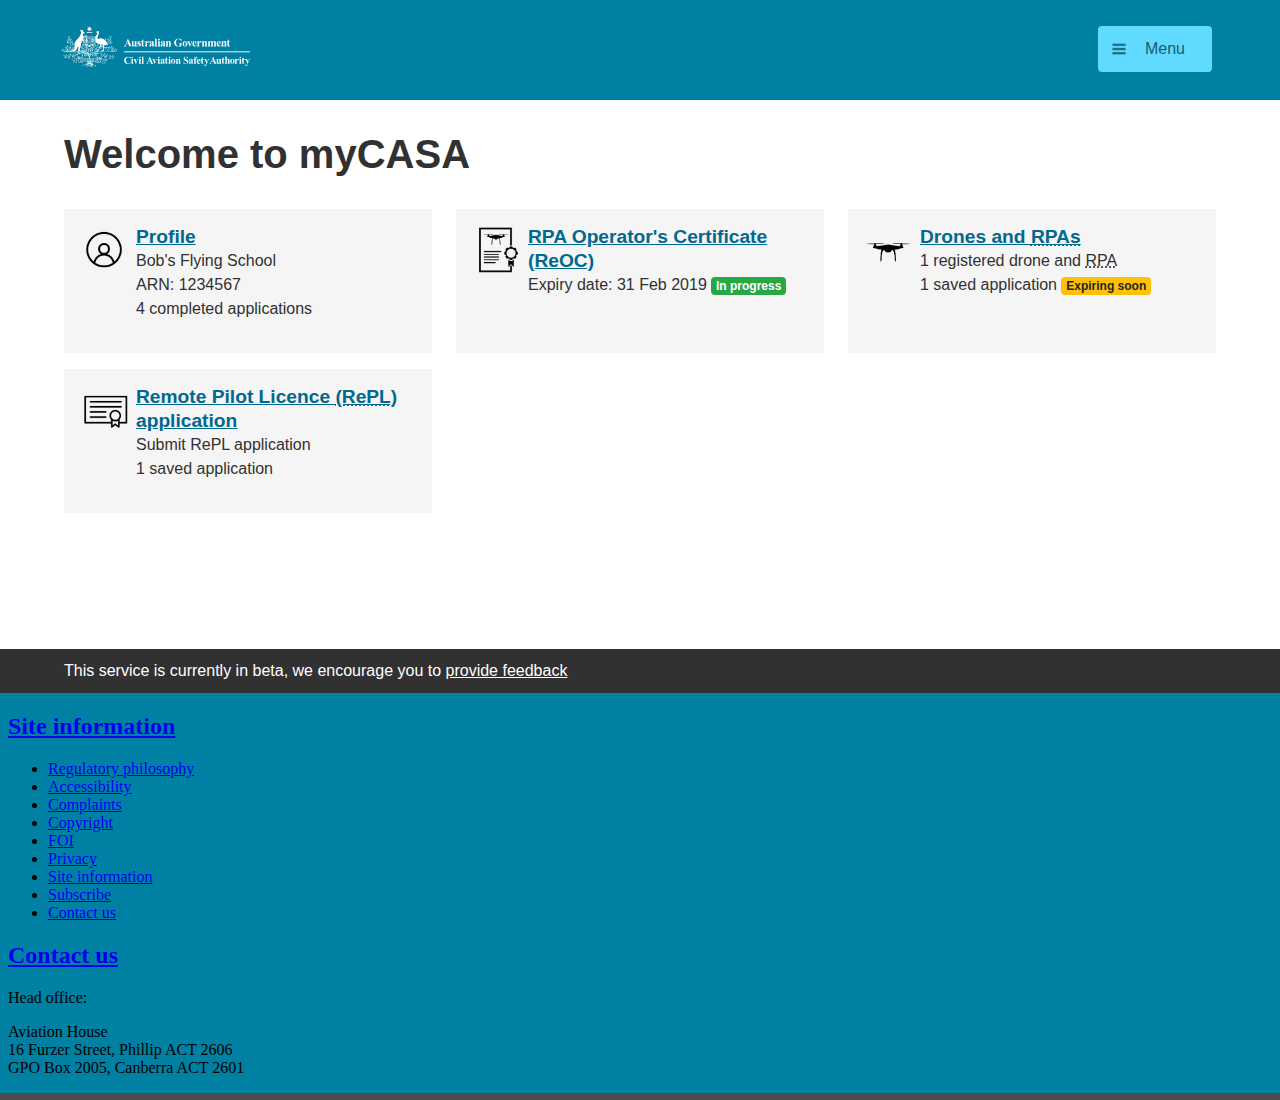
==== dashboard-jane-expiring.html @ d9313346 "push" ====
<!doctype html>
<html>
   <head>
      <meta charset="utf-8">
      <title>myCASA - grid</title>
      <meta name="viewport" content="width=device-width">
      <meta name="viewport" content="initial-scale=1">
      <link rel="stylesheet" href="css/furnace.min.css">
      <link rel="stylesheet" href="css/casa.css">
      <script type="text/javascript" src="js/furnace.min.js"></script>
      <script type="text/javascript" src="js/jquery.min.js"></script>
      <script type="text/javascript" src="js/jquery.js"></script>
      <script type="text/javascript">
         /* page specific js */
         
         $(document).ready(function() {
       
     
			 $("#validate a"). click(function(){
				var radioValue = $("input[name='id']:checked"). val();
				window.location.href=radioValue+".html";
			 });
				
				 
         });
      </script>
      <style type="text/css">
         /* page specific css */
         
         
         
      </style>
   </head>
   <body class="live-demo au-body au-grid">
      <main class="au-grid">
        <div class="header">
            <div class="container">
               <div class="row">
               
               
               
                  <div class="logo au-body au-body--dark">
                     <a href="index.html"><img src="img/CASALOGO-white-i.svg" width="192"></a>
                  </div>
                  <div class="casa-menu">
                  
                  	<div id="dropdown-menu">
						<div id="dd-menu"><a class="au-btn au-btn--dark menu" href="#"><img src="img/menu.png" height="20" />Menu</a></div>
						<div id="dd-close"><a class="au-btn au-btn--dark menu" href="#"><img src="img/close.png" height="20" />Close</a><br />
						<br />
						<p id="mycasa-home"><a href="#">myCASA home</a></p>
						<p><a href="#">Switch account</a></p>
						<p><a href="mycasa-signed-out.html">Sign out</a></p>
						</div>
                  
                  
                  </div>
                   </div>
                  
                  
                  
                  
               </div>
            </div>
         </div>
         <div class="body">
            <div class="container">
               <!--nav class="au-breadcrumbs" aria-label="breadcrumb">
                  <ul class="au-link-list au-link-list--inline">
                     <li><a href="welcome.html">myCASA</a></li>
                     <li><abbr title="Aviation reference number">ARN</abbr> application</li>
                  </ul>
               </nav-->
              
               <header class="au-header" role="banner">
                  <h1 class="break desktop au-header-heading">Welcome to myCASA</span>
                  </h1>
               </header>
			 
			 <div class="row">
			
			
			 <div class="col-lg-4 col-xs-12">
			  	<div class="casa-dashboard-item">
			  		<div class="icon icon-profile"></div>
			  		<h2><a href="#">Profile</a></h2>
			  		Bob's Flying School<br />
			  		ARN: 1234567<br />
			  		4 completed applications
			  	</div>
			  </div>
			  
			 
			  
			  <div class="col-xs-4">
			  	<div class="casa-dashboard-item">
			  		<div class="icon icon-reoc"></div>
			  		<h2><a href="#">RPA Operator's Certificate (ReOC)</a></h2>
			  		Expiry date: 31 Feb 2019 <span class="badge badge-success">In progress</span><br />

			  	</div>
			  </div>
			   <!--
			  -->
			  
				<!--
				
			  <div class="col-lg-4 col-xs-12">
			  	<div class="casa-dashboard-item">
			  		<div class="icon icon-licences"></div>
			  		<h2><a href="#.html">Licences and accreditation</a></h2>
			  		1 licence <br />
			  		1 certificate<br />
			  	</div>
			  </div>
			  
-->

			
			  
			  <div class="col-xs-4">
			  	<div class="casa-dashboard-item">
			  		<div class="icon icon-rpa"></div>
			  		<h2><a href="#">Drones and <abbr title="Remotely Piloted Aircraft">RPAs</abbr></a></h2>
			  		1 registered drone and <abbr title="Remotely Piloted Aircraft">RPA</abbr><br />
			  		1 saved application <span class="badge badge-warning">Expiring soon</span><br />

			  	</div>
			  </div>
			  
			    <!---->
			  
				   <div class="col-lg-4 col-xs-12 col-md-12">
			  	<div class="casa-dashboard-item">
			  		<div class="icon icon-licences"></div>
			  		<h2><a href="#">Remote Pilot Licence <abbr title="Remote pilot licence">(RePL)</abbr> application</a></h2>
      <script type="text/javascript"></script>			  		Submit RePL application <br />
            1 saved application 

			  	</div>
			  </div>
			
			  <!--
			</div>
			
			
			
			<h2>Services and new applications</h2>
			<br />
			<div class="row">

			
			 <div class="col-lg-4 col-xs-12">
			  	<div class="casa-dashboard-item">
			  		<div class="icon icon-drones"></div>
			  		<h2><a href="#">Drones and <abbr title="Remotely Piloted Aircraft">RPA</abbr> registration</a></h2>
			  		Register drones and RPA
			  	</div>
			  </div>
			  
			   <div class="col-lg-4 col-xs-12">
			  	<div class="casa-dashboard-item">
			  		<div class="icon icon-reoc"></div>
			  		<h2><a href="#"><abbr title="Remotely Piloted Aircraft Operator's Certificates">ReOC</abbr></a></h2>
			  		Apply for a <abbr title="Remotely Piloted Aircraft">RPA</abbr> Operator's Certificates (ReOC)
			  	</div>
			  </div>
						  <div class="col-lg-4 col-xs-12">
			  	<div class="casa-dashboard-item">
			  		<div class="icon icon-aircraft"></div>
			  		<h2><a href="#">Aircraft registration</a></h2>
			  		Register aircraft
			  	</div>
			  </div>
			
			
			   <div class="col-lg-4 col-xs-12">
			  	<div class="casa-dashboard-item">
			  		<div class="icon icon-vh"></div>
			  		<h2><a href="#"><abbr title="">VH mark</abbr></a></h2>
			  		Apply for a VH registration mark
			  	</div>
			  </div>
			
			-->
			
			
			 
			 </div>
			 
			 
			 
			 
			</div>
			
		</div>	
	</div>
	
<div class="footer">
				<div class="banner">
				<div class=container>
					<div class="row">
					 <div class="col-md-12">
				This service is currently in beta, we encourage you to <a href="feedback.html">provide feedback</a>
				</div>
				</div>
			</div>
		</div>
		<div class="footer-wrapper">
			<iframe src="footer.html" frameborder="0" border="0" scrolling="no"></iframe>
		</div>
	</div>
	
	
</main>
	
	
	
	
</body>
</html>
---- css/casa.css ----
#dropdown-menu{
	position:absolute;
	top:0;
	right:0px;
	font-size:0.8rem;
	z-index:999;
}

#dropdown-menu p{
	background:#61daff;
	margin:0;
	padding:8px 0 8px 0;
	line-height:1.5rem;
	
}

.casa-menu{
	float:right;
	position:relative;
	margin-top:1.6rem;
	margin-right:16px;
}

#dropdown-menu p#mycasa-home{
	margin-top:6px;
	padding-top:14px;
}

#dropdown-menu p{
	line-height:1rem;
}

#dropdown-menu p a:hover {
	text-decoration:underline;
}

#dropdown-menu a{
	color:#135E70;
	padding-left:16px;
	padding-bottom:8px;
	text-decoration:none;
	position: relative;
}

#dropdown-menu img{
	position: absolute;
	top:12px;
	left:10px;
	height:16px;
}


.banner {padding-left: 25px;}
.banner {padding-top: 10px;}
.banner {padding-bottom: 10px;}


.icon-profile{
	background-image:url(../img/profile.png);
}

.icon-licences{
	background-image:url(../img/licences.png);
}

.icon-applications{
	background-image:url(../img/applications.png);
}

.icon-reoc{
	background-image:url(../img/reoc.png);
}

.icon-rpa{
	background-image:url(../img/drones.png);
}


.icon-organisation{
	background-image:url(../img/organisation.png);
}


.icon-vh{
	background-image:url(../img/vh.png);
}

.icon-drones{
	background-image:url(../img/drones.png);
}
	.icon-aircraft{
	background-image:url(../img/aircraft.png);
}
	.icon-reoc{
	background-image:url(../img/reoc.png);
}
				



.casa-dashboard-item{
	background:#f5f5f5;
	padding:1rem 1rem 1rem 4.5rem;
	position:relative;
	margin-bottom:.5rem;
	min-height:7em;
	/*border-radius: 5px;*/
	line-height: 1.5;
}


.casa-dashboard-item .icon{
	height:3rem;
	width:3rem;
	position:absolute;
	top:1rem;
	left:1rem;
	background-size: 3rem 3rem;
}

.casa-dashboard-profile{
	min-height:10em;
	padding-left:7.5rem;
}

.casa-dashboard-profile .icon{
	height:6rem;
	width:6rem;
	background-size: 6rem 6rem;
}

.casa-dashboard-item:hover{
background:#f0f3f5;
cursor:pointer;
}



.casa-dashboard-item h2 {
    font-size: 1.2rem !important;
    margin: 0 !important;
    padding: 0 !important;
}



 .casa-dashboard-item .dashbord-line{


 }


 .casa-dashboard-item .casa-dashboard-info, .casa-dashboard-item .casa-dashboard-status{
	 display:inline;
 }

.casa-dashboard-item .casa-dashboard-status{
	padding-left:4px;
}



/* mobile */
@media only screen and  (max-width: 991px) {
 .casa-dashboard-item{
	margin-bottom:1rem;
	height:auto !important;

}

}
/* tablet */
@media only screen and  (min-width: 576px) {

  .casa-dashboard-item{
	margin-bottom:1rem;
}


}
/* desktop */
@media only screen and  (min-width: 1200px) {
.au-grid .container{background:rgba(161,200,97,0)}

}


.badge-warning {
color: #212529;
background-color: #ffc107;
}
.badge {
display: inline-block;
padding: .25em .4em;
font-size: 75%;
font-weight: 700;
line-height: 1;
text-align: center;
white-space: nowrap;
vertical-align: baseline;
border-radius: .25rem;
}
.badge-success {
    color: #fff;
    background-color: #28a745;
}


.menu{
float:right;
position:relative;
padding-left:44px !important;
}

.menu img{

position: absolute;
left:10px;
top:10px;
}



























html,body,.au-body{
	height:100%;
}

main{
	background: #fff;
}

.banner{
	background: #313131;
	color: #FFFFFF;
	padding:10px;
}


.banner a
{color: #FFFFFF;
}

.banner a:hover
{color: #FFFFFF;
}

.header{
	background:#0080A2;
}

.header .logo, .header .user{
	margin:24px 0 24px 0;
}

.header .logo.au-body.au-body--dark{
	float:left;
	margin-left:8px;
	background-color: transparent;
}









.header .user .au-body--dark{
	background:transparent;
   display: table-cell;
    vertical-align: middle;
}



.au-page-alerts{
	background:#fff;
}

.footer{
	background:#4C4C4C;
	margin-top:120px;
	min-height:200px;
	z-index:2000;
	position: relative;
}


.footer-wrapper{
	margin:auto;
}

.footer iframe{
	margin:auto;
	height:400px;
	overflow:hidden;
	width:100%;

}

.au-body hr{
	margin:4rem 0 4rem 0;
	padding:0;
	border-top:1px solid #7f7f7f;
	display:block;
}


.error{
	color:#ea4200;
}

.hidden{display: none!important;visibility: hidden;}

#modal{
	background:rgba(0,0,0,0.7);
	width:100%;
	height:100%;
	position:fixed;
	z-index:999999;
	display:none;
}


a.cancel{
	color:#ff635c;
}

.au-callout{
	margin-top:0 !important;
}

.date-entry{
	margin-top:1rem;
}

.date-entry label{
	font-size:.875rem;
}

.date-entry .date-day, .date-entry .date-month{
	width:25%;
	margin-right:2%;
	float:left;
}

.date-entry .date-year{
	width:46%;
	float:left;
}

.date-guidance{
	clear:both;
	padding-top:0.85rem;
	position:relative;
	font-size:.875rem;
}

.sex-guidance{
	clear:both;
	position:relative;
	font-size:.875rem;
}




.header-row{
    background-color: #fafafa;
    border-bottom: .07rem dashed #ebedf2;
    border-top: .07rem dashed #ebedf2;
	font-weight:bold;
}

.header-row div{
	padding:0.8rem 0;
}

.body-row{
	padding:0.5rem 0;
}

.body-row:nth-child(even){
	background:#fafafa;
}



.au-body p {max-width:100%!important;}
.au-body--dark{background: #0080A2!important;}
.au-header {padding:1.8rem 0!important}
.au-btn--secondary {background-color: #ffffff!important;}


/* CASA patterns */


/* header overrides
- drop CASA headings down to one size lower than default design system
 */

.au-body h1{
	font-size: 2.5rem;
    line-height: 1.3;
}

.au-body h2{
	font-size: 1.75rem;
    line-height: 1.25;
    margin-top:1rem;
}

.au-body h3{
	font-size: 1.5rem;
    line-height: 1.33333;
}

.au-body h4{
	font-size: 1.25rem;
    line-height: 1.2;
}

.au-body h5{
	font-size: 1rem;
    line-height: 1.25;
}

.au-body h6{
	font-size: .875rem;
    line-height: 1.14286;
}


/* detail panels, for displaying data */

.detail {
	margin:1rem 0 2.5rem 0;
	border:1px solid #efefef;
	padding:24px 12px;
	background:#fefefe;
	border-radius:4px;
	border-top:4px solid #efefef;
	box-shadow:#f7f7f7 1px 2px 2px
}
.detail p {margin-top:.7rem;}

.detail h3{margin-bottom:1rem;}


.detail-panels ul {list-style: none;display: block; width: 100%;float: left;clear:both;}
.detail-panels ul li {float:left;clear:both;width:100%;}
.detail-panels ul li:before {content:''!important;}
.detail-panels h2 {display:inline-block;margin-top:0;margin-bottom:0;text-transform: uppercase;}

.detail-panels .detail-icon, .detail-panels .detail-content, .detail-panels .detail-video {float:left;}
.detail-panels .detail-icon {width: 8%;padding:1rem 1rem 1rem 0;}
.detail-panels .detail-content {width:62%;padding:1rem 1rem 1rem 0;}
.detail-panels .detail-video {width:30%;padding:1rem 0 1rem 0;}

/* status box, for displaying information with a status */

.casa-name-arn{
	margin-top:0 !important;
	padding-top:0 !important;
}

.casa-name-arn span{
	display:block;
	font-weight:normal;
}

.casa-status-box{
    margin:0;
    border-bottom: .07rem dashed #ebedf2;
    border-top: .07rem dashed #ebedf2;
    padding: .8rem 0;
	background-color: #fdfdfd;
	padding: 24px 12px;
}



/* status badges */

.badge-warning {
    color: #212529;
    background-color: #ffc107;
}
.badge-expired {
    color: #FFFFFF;
    background-color: #BB0C0F;
}
.badge-in-progress {
    color: #FFFFFF;
    background-color: #12b5ea;
}
.badge {
    display: inline-block;
    padding: .25em .4em;
    font-size: 75%;
    font-weight: 700;
    line-height: 1;
    text-align: center;
    white-space: nowrap;
    vertical-align: baseline;
    border-radius: .25rem;
}


/* form guidance 

to do: accessibility on this?

*/

.casa-label-guidance{
display: block!important;
  max-width: 100%;
  font-size: 1rem;
  font-weight: 600;
}

.casa-form-guidance{
  color: #676767;
  font-size: 16px;
  font-weight: 400;
  margin-bottom: 8px !important;
	margin-top:0 !important;
  line-height: 1.5;
}


.casa-form-descriptor{
	  font-weight: 600;
}


.casa-form-radio-selection{
	margin-bottom:1rem;
	display:block;
}



/* modal */

.casa-modal{
	position: absolute; top: 0; bottom: 0; left: 0; right: 0; background: rgba(0,0,0,0.5);z-index: 999;
}

.casa-modal-header, .casa-modal-footer, .casa-modal-body{
	padding:1rem;
}

.casa-modal-inner{
	margin: 1rem auto 0 auto; 
	background: #FFF;
	min-width: 320px; 
	max-width: 480px;
	border-radius: 10px;
}

.casa-modal-header{
	border-bottom:1px solid #e5e5e5;
	position: relative;
}

.casa-modal-close{
	position:absolute;
	top:1.2rem;
	right:1.2rem;
	width:20px;
	height:20px;
	background-image: url(../img/close.svg);
	opacity:0.7;
}

.casa-modal-close span{
	  visibility: hidden;
}



.casa-modal-footer{
	border-top:1px solid #e5e5e5;
}

.westpac .au-header {background-color:#555555;}
.westpac h2 {
  font-family:"Times New Roman","Times",serif,sans-serif;
  color: #621a4b;
}
.westpac .au-btn{
  border-color: #d5002b;
  background-color: #d5002b;
}
.westpac a.au-btn.au-btn--secondary {
  background-color: #fff;
    color: #2d373e;
  border-color: #2d373e;
}
.westpac label:before {
  content:"* ";
  color:#d5002b;
}
.westpac footer{
  background-color: #efece3;
}

/*
furnace focus over-rides


.au-body .au-accordion__title:focus,.au-accordion__title:focus{outline-color:#12b5ea;}
.au-body a:focus{outline-color:#12b5ea;}
.au-body a::-moz-focus-inner{border:0}.au-body [tabindex="0"]:focus,.au-body :target{outline-color:#9263DE}
.au-btn:focus,a.au-btn:focus{outline-color:#12b5ea;}
.au-cta-link:focus{outline-color:#12b5ea;}
.au-control-input__input:focus+.au-control-input__text:before,.au-control-input__input:focus+.au-control-input__text:after{outline-color:#12b5ea;}
.au-direction-link:focus{outline-color:#12b5ea;}
.au-body .au-progress-indicator__link:focus,.au-progress-indicator__link:focus{outline-color:#12b5ea;}
.au-select:focus{outline-color:#12b5ea;}
.au-skip-link__link:active,.au-skip-link__link:focus{outline-color:#12b5ea;}
.au-tags>li>a:focus,.au-tags>li>button:focus,.au-tags>dd>a:focus,.au-tags>dd>button:focus{outline-color:#12b5ea;}
.au-text-input:focus{outline-color:#12b5ea;}
*/


/*
furnace focus over-rides for accessibility
dark theme
*/

.au-accordion--dark .au-body .au-accordion__title:focus,.au-accordion--dark .au-accordion__title:focus{outline-color:#FFE17D;}
.au-body.au-body--dark a:focus, .banner a:focus{outline-color:#FFE17D;}
.au-body.au-body--dark [tabindex="0"]:focus,.au-body.au-body--dark :target{outline-color:#FFE17D;}
.au-btn.au-btn--dark:focus,a.au-btn.au-btn--dark:focus{outline-color:#FFE17D;}
.au-cta-link.au-cta-link--dark:focus{outline-color:#FFE17D;}
.au-control-input--dark .au-control-input__input:focus+.au-control-input__text:before,.au-control-input--dark .au-control-input__input:focus+.au-control-input__text:after{outline-color:#FFE17D;}
.au-direction-link.au-direction-link--dark:focus{outline-color:#FFE17D;}
.au-body--dark .au-progress-indicator--dark .au-body .au-progress-indicator__link:focus,.au-progress-indicator--dark .au-body .au-progress-indicator__link:focus,.au-body--dark .au-progress-indicator--dark .au-progress-indicator__link:focus,.au-progress-indicator--dark .au-progress-indicator__link:focus{outline-color:#FFE17D;}
.au-select.au-select--dark:focus{outline-color:#FFE17D;}
.au-tags.au-tags--dark>li>a:focus,.au-tags.au-tags--dark>li>button:focus,.au-tags.au-tags--dark>dd>a:focus,.au-tags.au-tags--dark>dd>button:focus{outline-color:#FFE17D;}
.au-text-input.au-text-input--dark:focus{outline-color:#FFE17D;}
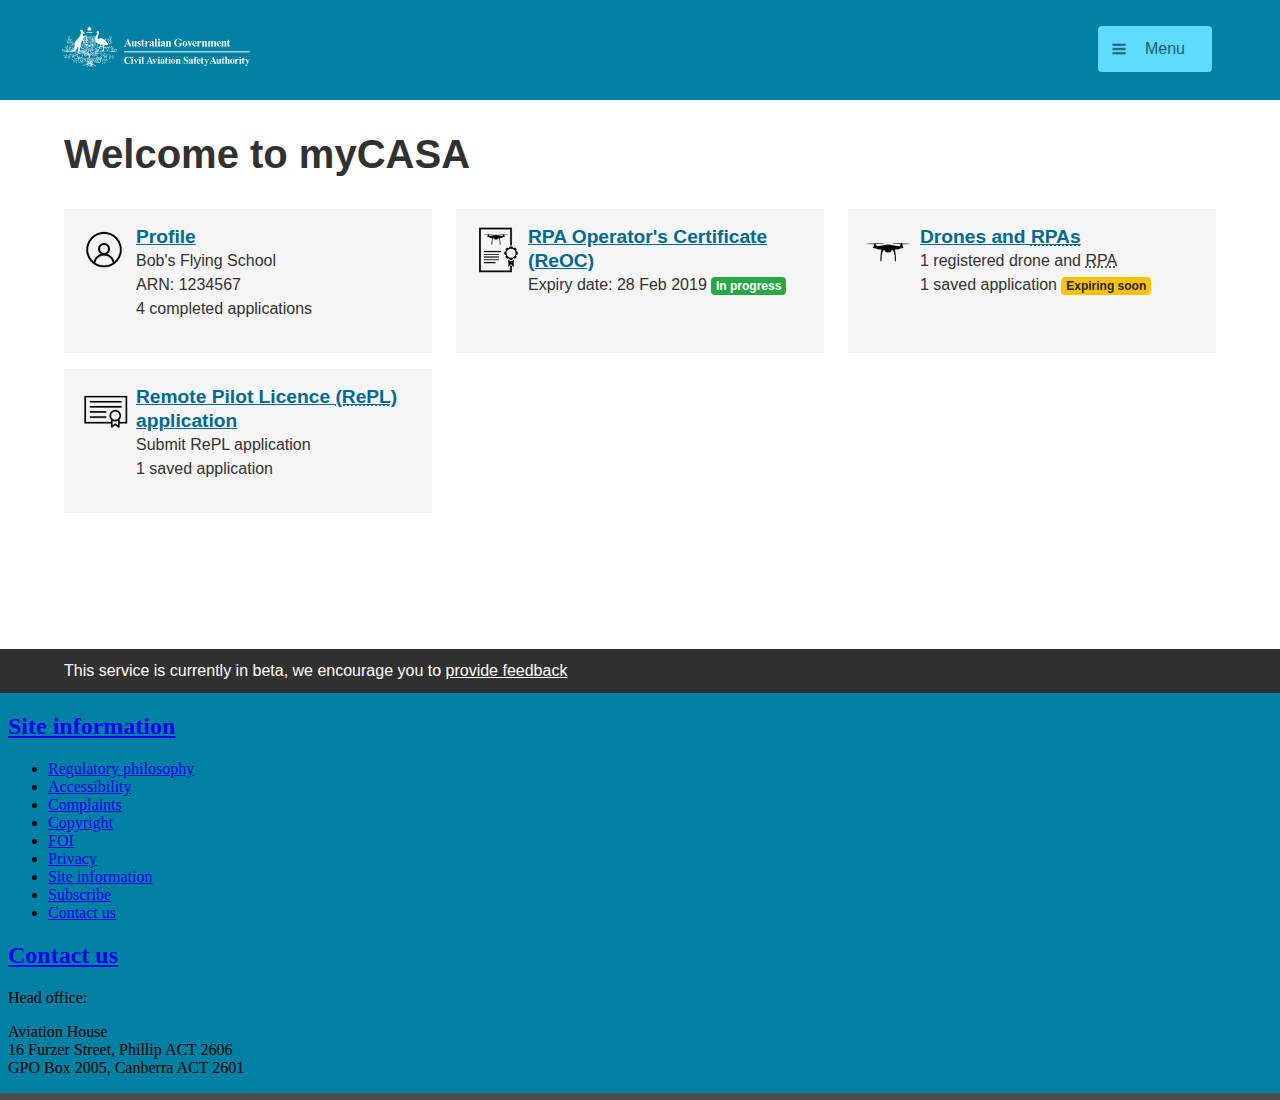
==== commit a019a586: "Update dashboard-jane-expiring.html" ====
--- a/dashboard-jane-expiring.html
+++ b/dashboard-jane-expiring.html
@@ -80,7 +80,7 @@
 			 <div class="row">
 			
 			
-			 <div class="col-lg-4 col-xs-12">
+			 <div class="col-lg-4 col-xs-12 col-md-12">
 			  	<div class="casa-dashboard-item">
 			  		<div class="icon icon-profile"></div>
 			  		<h2><a href="#">Profile</a></h2>
@@ -92,11 +92,11 @@
 			  
 			 
 			  
-			  <div class="col-xs-4">
+			   <div class="col-lg-4 col-xs-12 col-md-12">
 			  	<div class="casa-dashboard-item">
 			  		<div class="icon icon-reoc"></div>
 			  		<h2><a href="#">RPA Operator's Certificate (ReOC)</a></h2>
-			  		Expiry date: 31 Feb 2019 <span class="badge badge-success">In progress</span><br />
+			  		Expiry date: 28 Feb 2019 <span class="badge badge-success">In progress</span><br />
 
 			  	</div>
 			  </div>
@@ -118,7 +118,7 @@
 
 			
 			  
-			  <div class="col-xs-4">
+			  <div class="col-lg-4 col-xs-12 col-md-12">
 			  	<div class="casa-dashboard-item">
 			  		<div class="icon icon-rpa"></div>
 			  		<h2><a href="#">Drones and <abbr title="Remotely Piloted Aircraft">RPAs</abbr></a></h2>
